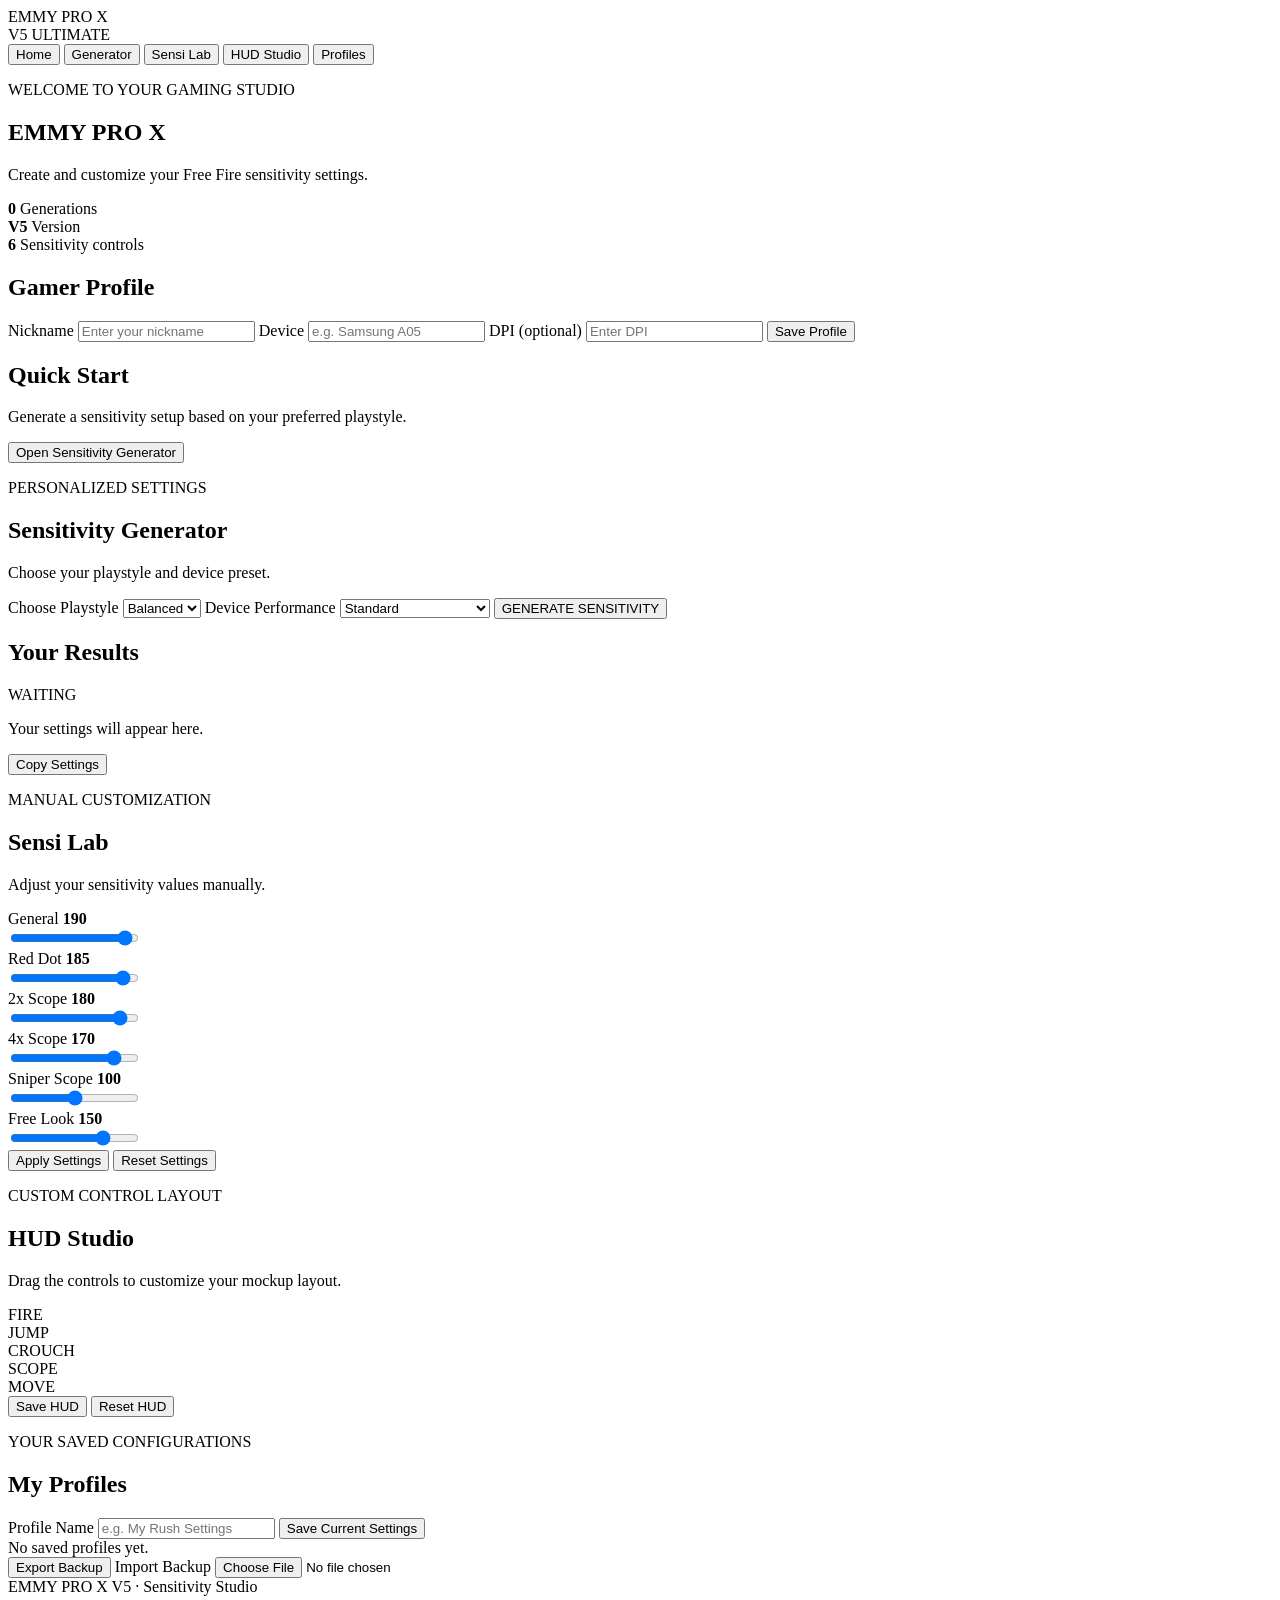
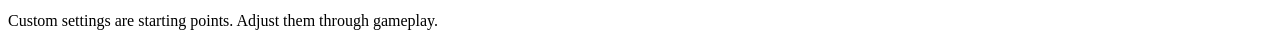
==== Index.html @ a699fdcb "Add files via upload" ====
<!DOCTYPE html>
<html lang="en">
<head>
    <meta charset="UTF-8">
    <meta name="viewport" content="width=device-width, initial-scale=1.0">
    <meta name="theme-color" content="#080b16">
    <title>Emmy Sensitivity Pro X V5</title>
    <link rel="stylesheet" href="style.css">
    <link rel="manifest" href="manifest.json">
    <meta name="theme-color" content="#080b18">
    <meta name="mobile-web-app-capable" content="yes">
    <meta name="apple-mobile-web-app-capable" content="yes">
</head>

<body>

<header class="header">
    <div class="logo">EMMY <span>PRO X</span></div>
    <div class="version">V5 ULTIMATE</div>
</header>

<nav class="navigation">
    <button class="nav-btn active" data-page="home">Home</button>
    <button class="nav-btn" data-page="generator">Generator</button>
    <button class="nav-btn" data-page="lab">Sensi Lab</button>
    <button class="nav-btn" data-page="hud">HUD Studio</button>
    <button class="nav-btn" data-page="profiles">Profiles</button>
</nav>

<main>

    <!-- HOME -->
    <section class="page active" id="home">

        <div class="hero">
            <p class="eyebrow">WELCOME TO YOUR GAMING STUDIO</p>
            <h1>EMMY <span>PRO X</span></h1>
            <p>Create and customize your Free Fire sensitivity settings.</p>
        </div>

        <div class="stats">
            <div class="stat-card">
                <strong id="generationCount">0</strong>
                <span>Generations</span>
            </div>

            <div class="stat-card">
                <strong>V5</strong>
                <span>Version</span>
            </div>

            <div class="stat-card">
                <strong>6</strong>
                <span>Sensitivity controls</span>
            </div>
        </div>

        <div class="card">
            <h2>Gamer Profile</h2>

            <label for="nickname">Nickname</label>
            <input id="nickname" type="text" placeholder="Enter your nickname">

            <label for="device">Device</label>
            <input id="device" type="text" placeholder="e.g. Samsung A05">

            <label for="dpi">DPI (optional)</label>
            <input id="dpi" type="number" placeholder="Enter DPI">

            <button class="primary full" id="saveIdentityBtn">
                Save Profile
            </button>
        </div>

        <div class="card">
            <h2>Quick Start</h2>
            <p>Generate a sensitivity setup based on your preferred playstyle.</p>
            <button class="primary full" data-open="generator">
                Open Sensitivity Generator
            </button>
        </div>

    </section>

    <!-- GENERATOR -->
    <section class="page" id="generator">

        <div class="section-heading">
            <p class="eyebrow">PERSONALIZED SETTINGS</p>
            <h1>Sensitivity <span>Generator</span></h1>
            <p>Choose your playstyle and device preset.</p>
        </div>

        <div class="card">

            <label for="generatorStyle">Choose Playstyle</label>

            <select id="generatorStyle">
                <option value="balanced">Balanced</option>
                <option value="rush">Rush</option>
                <option value="one-tap">One Tap</option>
                <option value="sniper">Sniper</option>
                <option value="support">Support</option>
            </select>

            <label for="devicePreset">Device Performance</label>

            <select id="devicePreset">
                <option value="standard">Standard</option>
                <option value="low">Low Performance</option>
                <option value="mid">Medium Performance</option>
                <option value="high">High Performance</option>
            </select>

            <button class="primary full" id="generateBtn">
                GENERATE SENSITIVITY
            </button>

        </div>

        <div class="card result-card">

            <div class="result-heading">
                <h2>Your Results</h2>
                <span id="resultStatus">WAITING</span>
            </div>

            <div id="generatedValues" class="sensi-grid">
                <p class="empty-message">Your settings will appear here.</p>
            </div>

            <button class="secondary full" id="copyBtn">
                Copy Settings
            </button>

        </div>

    </section>

    <!-- SENSITIVITY LAB -->
    <section class="page" id="lab">

        <div class="section-heading">
            <p class="eyebrow">MANUAL CUSTOMIZATION</p>
            <h1>Sensi <span>Lab</span></h1>
            <p>Adjust your sensitivity values manually.</p>
        </div>

        <div class="card">

            <div class="slider-group">
                <div class="slider-title">
                    <label for="labGeneral">General</label>
                    <strong id="labGeneralValue">190</strong>
                </div>
                <input type="range" id="labGeneral" min="0" max="200" value="190">
            </div>

            <div class="slider-group">
                <div class="slider-title">
                    <label for="labRed">Red Dot</label>
                    <strong id="labRedValue">185</strong>
                </div>
                <input type="range" id="labRed" min="0" max="200" value="185">
            </div>

            <div class="slider-group">
                <div class="slider-title">
                    <label for="lab2x">2x Scope</label>
                    <strong id="lab2xValue">180</strong>
                </div>
                <input type="range" id="lab2x" min="0" max="200" value="180">
            </div>

            <div class="slider-group">
                <div class="slider-title">
                    <label for="lab4x">4x Scope</label>
                    <strong id="lab4xValue">170</strong>
                </div>
                <input type="range" id="lab4x" min="0" max="200" value="170">
            </div>

            <div class="slider-group">
                <div class="slider-title">
                    <label for="labSniper">Sniper Scope</label>
                    <strong id="labSniperValue">100</strong>
                </div>
                <input type="range" id="labSniper" min="0" max="200" value="100">
            </div>

            <div class="slider-group">
                <div class="slider-title">
                    <label for="labFree">Free Look</label>
                    <strong id="labFreeValue">150</strong>
                </div>
                <input type="range" id="labFree" min="0" max="200" value="150">
            </div>

            <button class="primary full" id="applyLabBtn">
                Apply Settings
            </button>

            <button class="secondary full" id="resetLabBtn">
                Reset Settings
            </button>

        </div>

    </section>

    <!-- HUD STUDIO -->
    <section class="page" id="hud">

        <div class="section-heading">
            <p class="eyebrow">CUSTOM CONTROL LAYOUT</p>
            <h1>HUD <span>Studio</span></h1>
            <p>Drag the controls to customize your mockup layout.</p>
        </div>

        <div class="card">
            <div class="hud-area" id="hudArea">

                <div class="hud-control" data-name="Fire" style="left:75%;top:65%;">
                    FIRE
                </div>

                <div class="hud-control" data-name="Jump" style="left:80%;top:35%;">
                    JUMP
                </div>

                <div class="hud-control" data-name="Crouch" style="left:55%;top:75%;">
                    CROUCH
                </div>

                <div class="hud-control" data-name="Scope" style="left:65%;top:20%;">
                    SCOPE
                </div>

                <div class="hud-control" data-name="Joystick" style="left:10%;top:65%;">
                    MOVE
                </div>

            </div>

            <button class="primary full" id="saveHudBtn">Save HUD</button>
            <button class="secondary full" id="resetHudBtn">Reset HUD</button>
        </div>

    </section>

    <!-- PROFILES -->
    <section class="page" id="profiles">

        <div class="section-heading">
            <p class="eyebrow">YOUR SAVED CONFIGURATIONS</p>
            <h1>My <span>Profiles</span></h1>
        </div>

        <div class="card">

            <label for="profileName">Profile Name</label>
            <input id="profileName" type="text" placeholder="e.g. My Rush Settings">

            <button class="primary full" id="saveProfileBtn">
                Save Current Settings
            </button>

            <div id="profilesList" class="profiles-list">
                No saved profiles yet.
            </div>

            <button class="secondary full" id="exportBtn">
                Export Backup
            </button>

            <label for="importFile">Import Backup</label>
            <input id="importFile" type="file" accept=".json,application/json">

        </div>

    </section>

</main>

<footer>
    EMMY PRO X V5 · Sensitivity Studio
    <p>Custom settings are starting points. Adjust them through gameplay.</p>
</footer>

<div id="toast" class="toast"></div>

<script src="app.js"></script>
  <script>
if ("serviceWorker" in navigator) {
  window.addEventListener("load", () => {
    navigator.serviceWorker.register("./service-worker.js")
      .then(() => console.log("Emmy Pro X is ready offline"))
      .catch(error => console.log("Service worker error:", error));
  });
}
  </script>
</body>
</html>
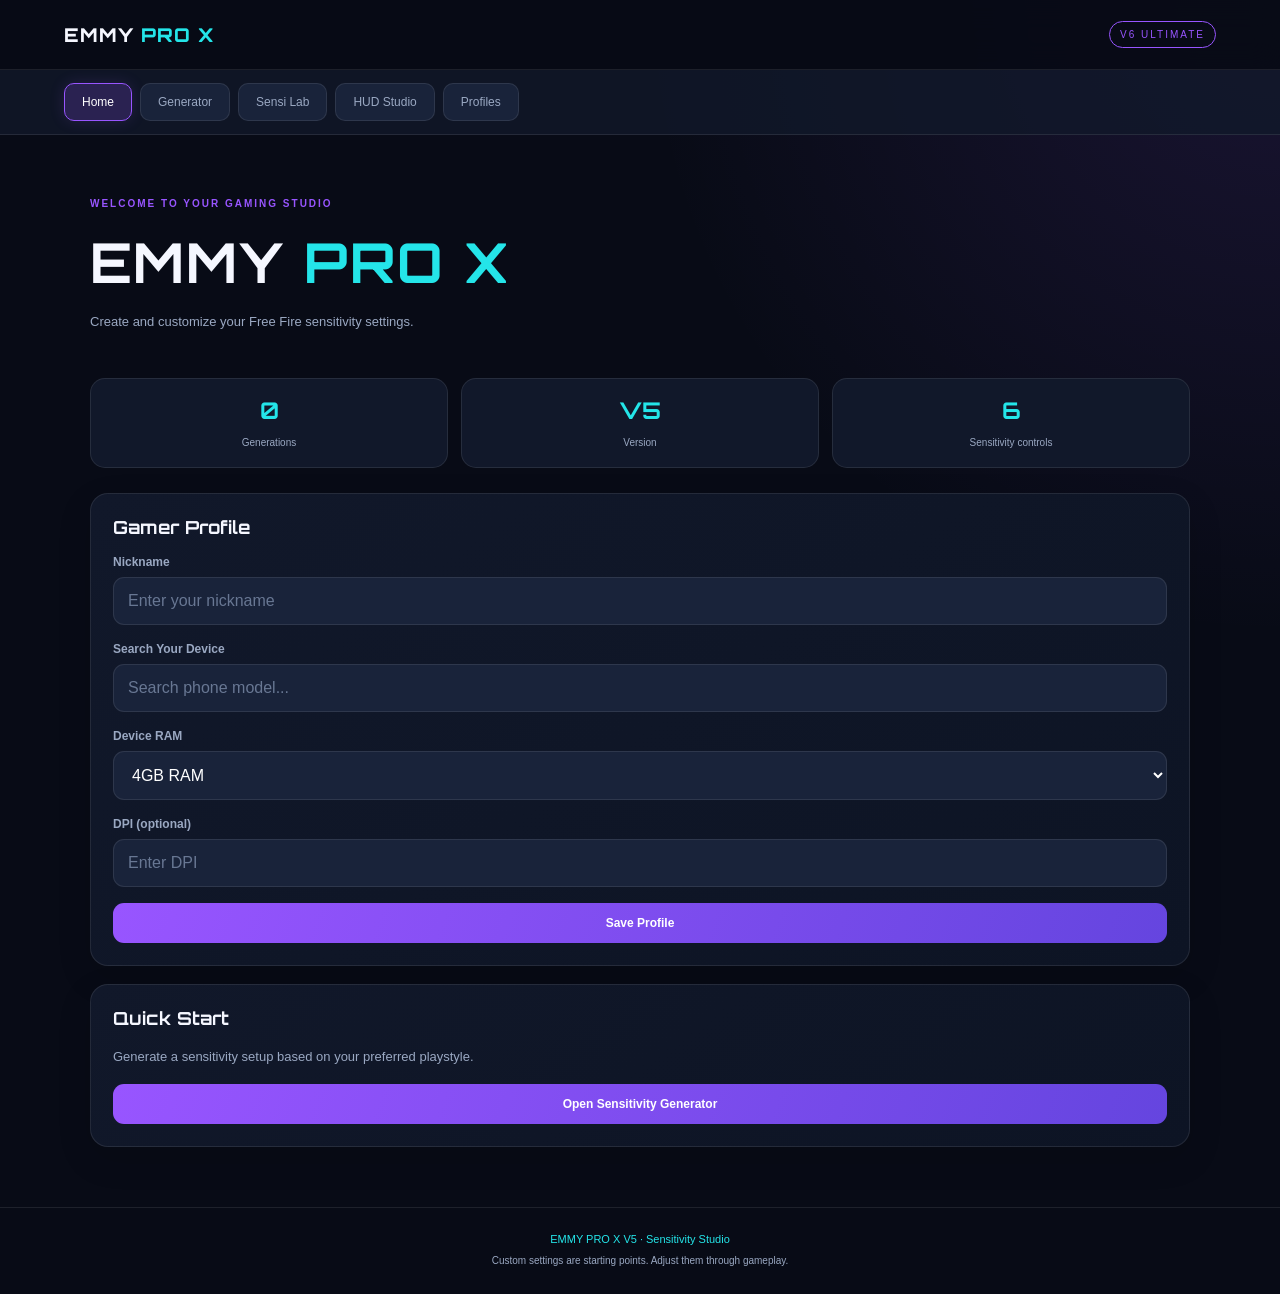
==== commit 4cf8079c: "Add files via upload" ====
--- a/Index.html
+++ b/Index.html
@@ -16,7 +16,7 @@
 
 <header class="header">
     <div class="logo">EMMY <span>PRO X</span></div>
-    <div class="version">V5 ULTIMATE</div>
+    <div class="version">V6 ULTIMATE</div>
 </header>
 
 <nav class="navigation">
@@ -61,8 +61,39 @@
             <label for="nickname">Nickname</label>
             <input id="nickname" type="text" placeholder="Enter your nickname">
 
-            <label for="device">Device</label>
-            <input id="device" type="text" placeholder="e.g. Samsung A05">
+            <label for="device">Search Your Device</label>
+<input
+    id="device"
+    type="search"
+    list="deviceSuggestions"
+    placeholder="Search phone model..."
+>
+
+<datalist id="deviceSuggestions">
+    <option value="Samsung Galaxy A05">
+    <option value="Samsung Galaxy A15">
+    <option value="Samsung Galaxy A25">
+    <option value="Tecno Spark 20">
+    <option value="Tecno Camon 30">
+    <option value="Infinix Hot 40">
+    <option value="Infinix Note 40">
+    <option value="Redmi Note 13">
+    <option value="iPhone 13">
+    <option value="iPhone 14">
+    <option value="iPhone 15">
+</datalist>
+
+<label for="ram">Device RAM</label>
+<select id="ram">
+    <option value="2">2GB RAM</option>
+    <option value="3">3GB RAM</option>
+    <option value="4" selected>4GB RAM</option>
+    <option value="6">6GB RAM</option>
+    <option value="8">8GB RAM</option>
+    <option value="12">12GB RAM</option>
+    <option value="16">16GB RAM</option>
+    <option value="24">24GB RAM</option>
+</select>
 
             <label for="dpi">DPI (optional)</label>
             <input id="dpi" type="number" placeholder="Enter DPI">
@@ -238,6 +269,11 @@
 
                 <div class="hud-control" data-name="Joystick" style="left:10%;top:65%;">
                     MOVE
+                  <div class="hud-control"
+     data-name="Gloo Wall"
+     style="left:35%;top:55%;">
+    GLOO
+                  </div>
                 </div>
 
             </div>
--- a/style.css
+++ b/style.css
@@ -0,0 +1,551 @@
+@import url('https://fonts.googleapis.com/css2?family=Orbitron:wght@400;500;600;700;800&family=Inter:wght@400;500;600;700;800&display=swap');
+
+:root {
+    --bg: #080b16;
+    --card: #11182a;
+    --card2: #19233a;
+    --text: #f5f7ff;
+    --muted: #9aa8c2;
+    --purple: #9855ff;
+    --cyan: #24e5e9;
+    --border: rgba(255,255,255,.09);
+    --green: #35e6a1;
+    --radius: 18px;
+}
+
+* {
+    margin: 0;
+    padding: 0;
+    box-sizing: border-box;
+}
+
+html {
+    scroll-behavior: smooth;
+}
+
+body {
+    min-height: 100vh;
+    background:
+        radial-gradient(circle at top right, rgba(152,85,255,.12), transparent 35%),
+        var(--bg);
+    color: var(--text);
+    font-family: 'Inter', sans-serif;
+}
+
+button, input, select {
+    font: inherit;
+}
+
+button {
+    cursor: pointer;
+    transition: .25s ease;
+}
+
+/* HEADER */
+
+.header {
+    min-height: 70px;
+    padding: 15px 5%;
+    display: flex;
+    justify-content: space-between;
+    align-items: center;
+    border-bottom: 1px solid var(--border);
+    background: rgba(8,11,22,.95);
+    position: sticky;
+    top: 0;
+    z-index: 100;
+    backdrop-filter: blur(15px);
+}
+
+.logo {
+    font-family: 'Orbitron', sans-serif;
+    font-size: 19px;
+    font-weight: 800;
+    letter-spacing: 1px;
+}
+
+.logo span,
+.hero h1 span,
+.section-heading h1 span {
+    color: var(--cyan);
+}
+
+.version {
+    font-size: 10px;
+    letter-spacing: 2px;
+    color: var(--purple);
+    border: 1px solid var(--purple);
+    padding: 7px 10px;
+    border-radius: 20px;
+}
+
+/* NAVIGATION */
+
+.navigation {
+    display: flex;
+    gap: 8px;
+    padding: 13px 5%;
+    overflow-x: auto;
+    background: rgba(17,24,42,.8);
+    border-bottom: 1px solid var(--border);
+    scrollbar-width: none;
+}
+
+.navigation::-webkit-scrollbar {
+    display: none;
+}
+
+.nav-btn {
+    padding: 11px 17px;
+    background: var(--card2);
+    border: 1px solid var(--border);
+    color: var(--muted);
+    border-radius: 10px;
+    white-space: nowrap;
+    font-size: 12px;
+}
+
+.nav-btn:hover,
+.nav-btn.active {
+    color: white;
+    border-color: var(--purple);
+    background: rgba(152,85,255,.2);
+    box-shadow: 0 0 15px rgba(152,85,255,.15);
+}
+
+/* MAIN */
+
+main {
+    max-width: 1100px;
+    width: 92%;
+    margin: 30px auto 60px;
+}
+
+.page {
+    display: none;
+    animation: fadeIn .35s ease;
+}
+
+.page.active {
+    display: block;
+}
+
+@keyframes fadeIn {
+    from {
+        opacity: 0;
+        transform: translateY(10px);
+    }
+    to {
+        opacity: 1;
+        transform: translateY(0);
+    }
+}
+
+/* TEXT */
+
+h1, h2, h3 {
+    font-family: 'Orbitron', sans-serif;
+}
+
+h1 {
+    font-size: clamp(25px, 5vw, 38px);
+    margin: 10px 0;
+}
+
+h2 {
+    font-size: 18px;
+    margin-bottom: 17px;
+}
+
+p {
+    color: var(--muted);
+    line-height: 1.7;
+    font-size: 13px;
+}
+
+.eyebrow {
+    color: var(--purple);
+    font-size: 10px;
+    letter-spacing: 2px;
+    font-weight: 800;
+}
+
+.hero {
+    padding: 30px 0;
+}
+
+.hero h1 {
+    font-size: clamp(34px, 8vw, 55px);
+    letter-spacing: 2px;
+    margin: 15px 0;
+}
+
+.hero > p:last-child {
+    max-width: 550px;
+}
+
+.section-heading {
+    margin-bottom: 25px;
+}
+
+/* CARDS */
+
+.card {
+    background: linear-gradient(145deg, var(--card), #0d1424);
+    border: 1px solid var(--border);
+    border-radius: var(--radius);
+    padding: 22px;
+    margin-bottom: 18px;
+    box-shadow: 0 12px 35px rgba(0,0,0,.12);
+}
+
+.card:hover {
+    border-color: rgba(152,85,255,.3);
+}
+
+.stats {
+    display: grid;
+    grid-template-columns: repeat(3, 1fr);
+    gap: 13px;
+    margin: 15px 0 25px;
+}
+
+.stat-card {
+    padding: 17px 12px;
+    background: var(--card);
+    border: 1px solid var(--border);
+    border-radius: 15px;
+    text-align: center;
+}
+
+.stat-card strong {
+    display: block;
+    font-family: 'Orbitron', sans-serif;
+    font-size: 23px;
+    color: var(--cyan);
+    margin-bottom: 7px;
+}
+
+.stat-card span {
+    color: var(--muted);
+    font-size: 10px;
+}
+
+/* INPUTS */
+
+label {
+    display: block;
+    margin: 17px 0 8px;
+    color: var(--muted);
+    font-size: 12px;
+    font-weight: 600;
+}
+
+input,
+select {
+    width: 100%;
+    padding: 14px;
+    background: var(--card2);
+    border: 1px solid var(--border);
+    border-radius: 11px;
+    color: white;
+    outline: none;
+}
+
+input:focus,
+select:focus {
+    border-color: var(--cyan);
+    box-shadow: 0 0 12px rgba(36,229,233,.1);
+}
+
+input::placeholder {
+    color: #687793;
+}
+
+/* BUTTONS */
+
+.primary,
+.secondary {
+    border-radius: 11px;
+    padding: 13px 17px;
+    font-weight: 700;
+    font-size: 12px;
+}
+
+.primary {
+    background: linear-gradient(110deg, var(--purple), #6545df);
+    border: none;
+    color: white;
+}
+
+.primary:hover {
+    transform: translateY(-2px);
+    box-shadow: 0 7px 20px rgba(152,85,255,.25);
+}
+
+.secondary {
+    background: var(--card2);
+    color: white;
+    border: 1px solid var(--border);
+}
+
+.secondary:hover {
+    border-color: var(--cyan);
+}
+
+.full {
+    width: 100%;
+    margin-top: 16px;
+}
+
+/* GENERATOR RESULTS */
+
+.result-card {
+    margin-top: 20px;
+}
+
+.result-heading {
+    display: flex;
+    justify-content: space-between;
+    align-items: center;
+    gap: 10px;
+}
+
+.result-heading h2 {
+    margin: 0;
+}
+
+#resultStatus {
+    color: var(--green);
+    font-size: 10px;
+    font-weight: 800;
+    letter-spacing: 1px;
+}
+
+.sensi-grid {
+    display: grid;
+    grid-template-columns: repeat(2, 1fr);
+    gap: 12px;
+    margin-top: 18px;
+}
+
+.sensi-item {
+    padding: 16px;
+    background: var(--card2);
+    border: 1px solid var(--border);
+    border-radius: 12px;
+}
+
+.sensi-item span {
+    display: block;
+    color: var(--muted);
+    font-size: 11px;
+}
+
+.sensi-item strong {
+    display: block;
+    margin-top: 8px;
+    color: var(--cyan);
+    font-family: 'Orbitron', sans-serif;
+    font-size: 25px;
+}
+
+.empty-message {
+    grid-column: 1 / -1;
+    text-align: center;
+    padding: 20px;
+}
+
+/* SENSITIVITY SLIDERS */
+
+.slider-group {
+    margin: 22px 0;
+}
+
+.slider-title {
+    display: flex;
+    justify-content: space-between;
+    align-items: center;
+}
+
+.slider-title label {
+    margin: 0 0 12px;
+}
+
+.slider-title strong {
+    color: var(--cyan);
+    font-family: 'Orbitron', sans-serif;
+    font-size: 14px;
+}
+
+.slider-group input[type="range"] {
+    padding: 0;
+    height: 7px;
+    accent-color: var(--cyan);
+    cursor: pointer;
+}
+
+/* HUD STUDIO */
+
+.hud-area {
+    width: 100%;
+    height: 420px;
+    position: relative;
+    overflow: hidden;
+    border: 2px solid var(--purple);
+    border-radius: 18px;
+    background-color: #111a2c;
+    background-image:
+        linear-gradient(rgba(255,255,255,.04) 1px, transparent 1px),
+        linear-gradient(90deg, rgba(255,255,255,.04) 1px, transparent 1px);
+    background-size: 25px 25px;
+}
+
+.hud-control {
+    position: absolute;
+    width: 65px;
+    height: 65px;
+    border-radius: 50%;
+    border: 2px solid var(--cyan);
+    background: rgba(36,229,233,.15);
+    color: white;
+    display: flex;
+    justify-content: center;
+    align-items: center;
+    font-size: 10px;
+    font-weight: 800;
+    user-select: none;
+    touch-action: none;
+    cursor: grab;
+}
+
+.hud-control:active {
+    background: rgba(152,85,255,.3);
+    border-color: var(--purple);
+}
+
+/* PROFILES */
+
+.profiles-list {
+    margin-top: 20px;
+    color: var(--muted);
+    font-size: 13px;
+}
+
+.profile-item {
+    padding: 14px;
+    margin: 10px 0;
+    background: var(--card2);
+    border: 1px solid var(--border);
+    border-radius: 12px;
+    display: flex;
+    justify-content: space-between;
+    align-items: center;
+    gap: 10px;
+    flex-wrap: wrap;
+}
+
+.profile-actions {
+    display: flex;
+    gap: 6px;
+}
+
+.profile-actions button {
+    padding: 8px 10px;
+    font-size: 10px;
+    border-radius: 8px;
+}
+
+.danger {
+    color: #ff6485;
+    background: rgba(255,100,133,.1);
+    border: 1px solid rgba(255,100,133,.3);
+}
+
+/* TOAST */
+
+.toast {
+    position: fixed;
+    bottom: 25px;
+    left: 50%;
+    transform: translate(-50%, 100px);
+    opacity: 0;
+    padding: 14px 20px;
+    border-radius: 12px;
+    background: var(--card2);
+    border: 1px solid var(--cyan);
+    color: white;
+    font-size: 12px;
+    z-index: 200;
+    transition: .3s ease;
+    text-align: center;
+    width: max-content;
+    max-width: 90%;
+}
+
+.toast.show {
+    transform: translate(-50%, 0);
+    opacity: 1;
+}
+
+/* FOOTER */
+
+footer {
+    padding: 25px 15px;
+    text-align: center;
+    color: var(--cyan);
+    font-size: 11px;
+    border-top: 1px solid var(--border);
+}
+
+footer p {
+    margin-top: 7px;
+    font-size: 10px;
+}
+
+/* MOBILE */
+
+@media(max-width: 600px) {
+    main {
+        width: 92%;
+        margin-top: 20px;
+    }
+
+    .card {
+        padding: 17px;
+    }
+
+    .stats {
+        gap: 8px;
+    }
+
+    .stat-card {
+        padding: 14px 5px;
+    }
+
+    .stat-card strong {
+        font-size: 19px;
+    }
+
+    .stat-card span {
+        font-size: 9px;
+    }
+
+    .sensi-item strong {
+        font-size: 22px;
+    }
+
+    .hud-area {
+        height: 380px;
+    }
+}
+
+@media(max-width: 350px) {
+    .sensi-grid {
+        grid-template-columns: 1fr;
+    }
+
+    .version {
+        font-size: 8px;
+    }
+}
